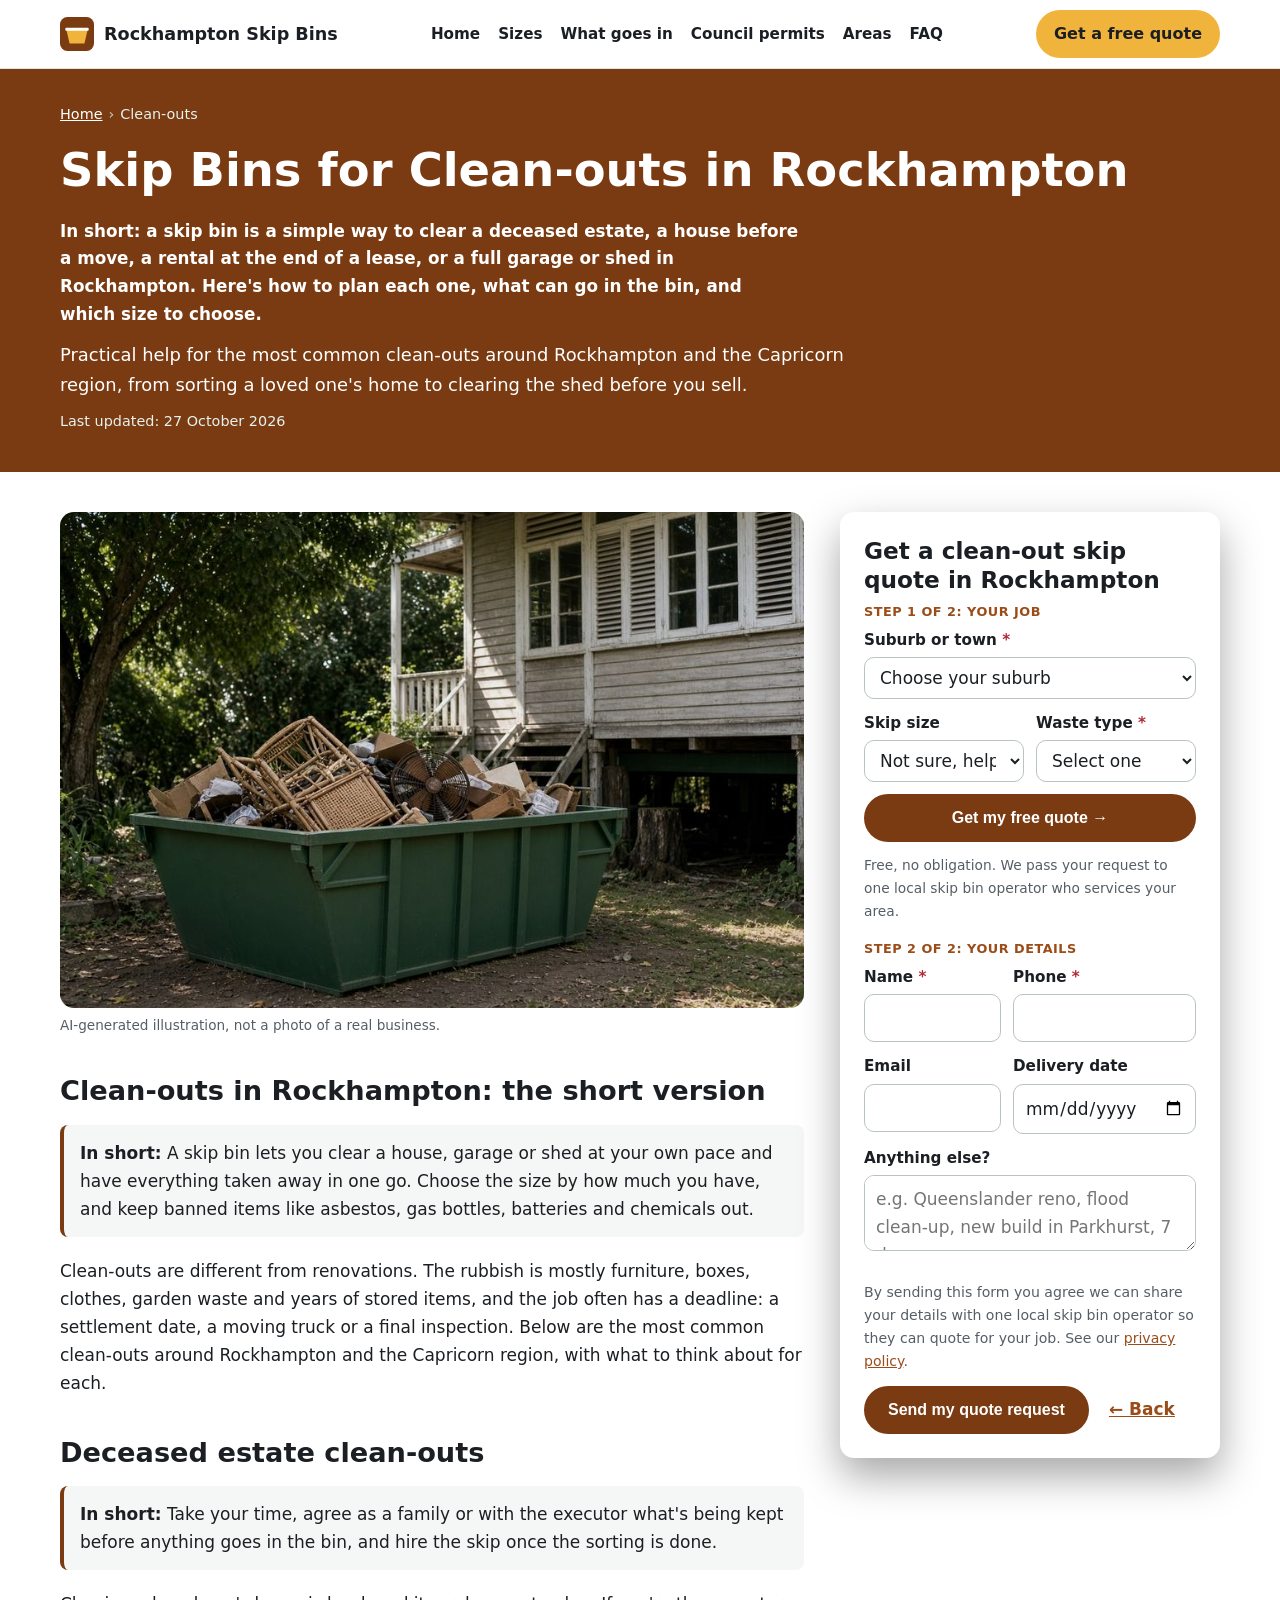
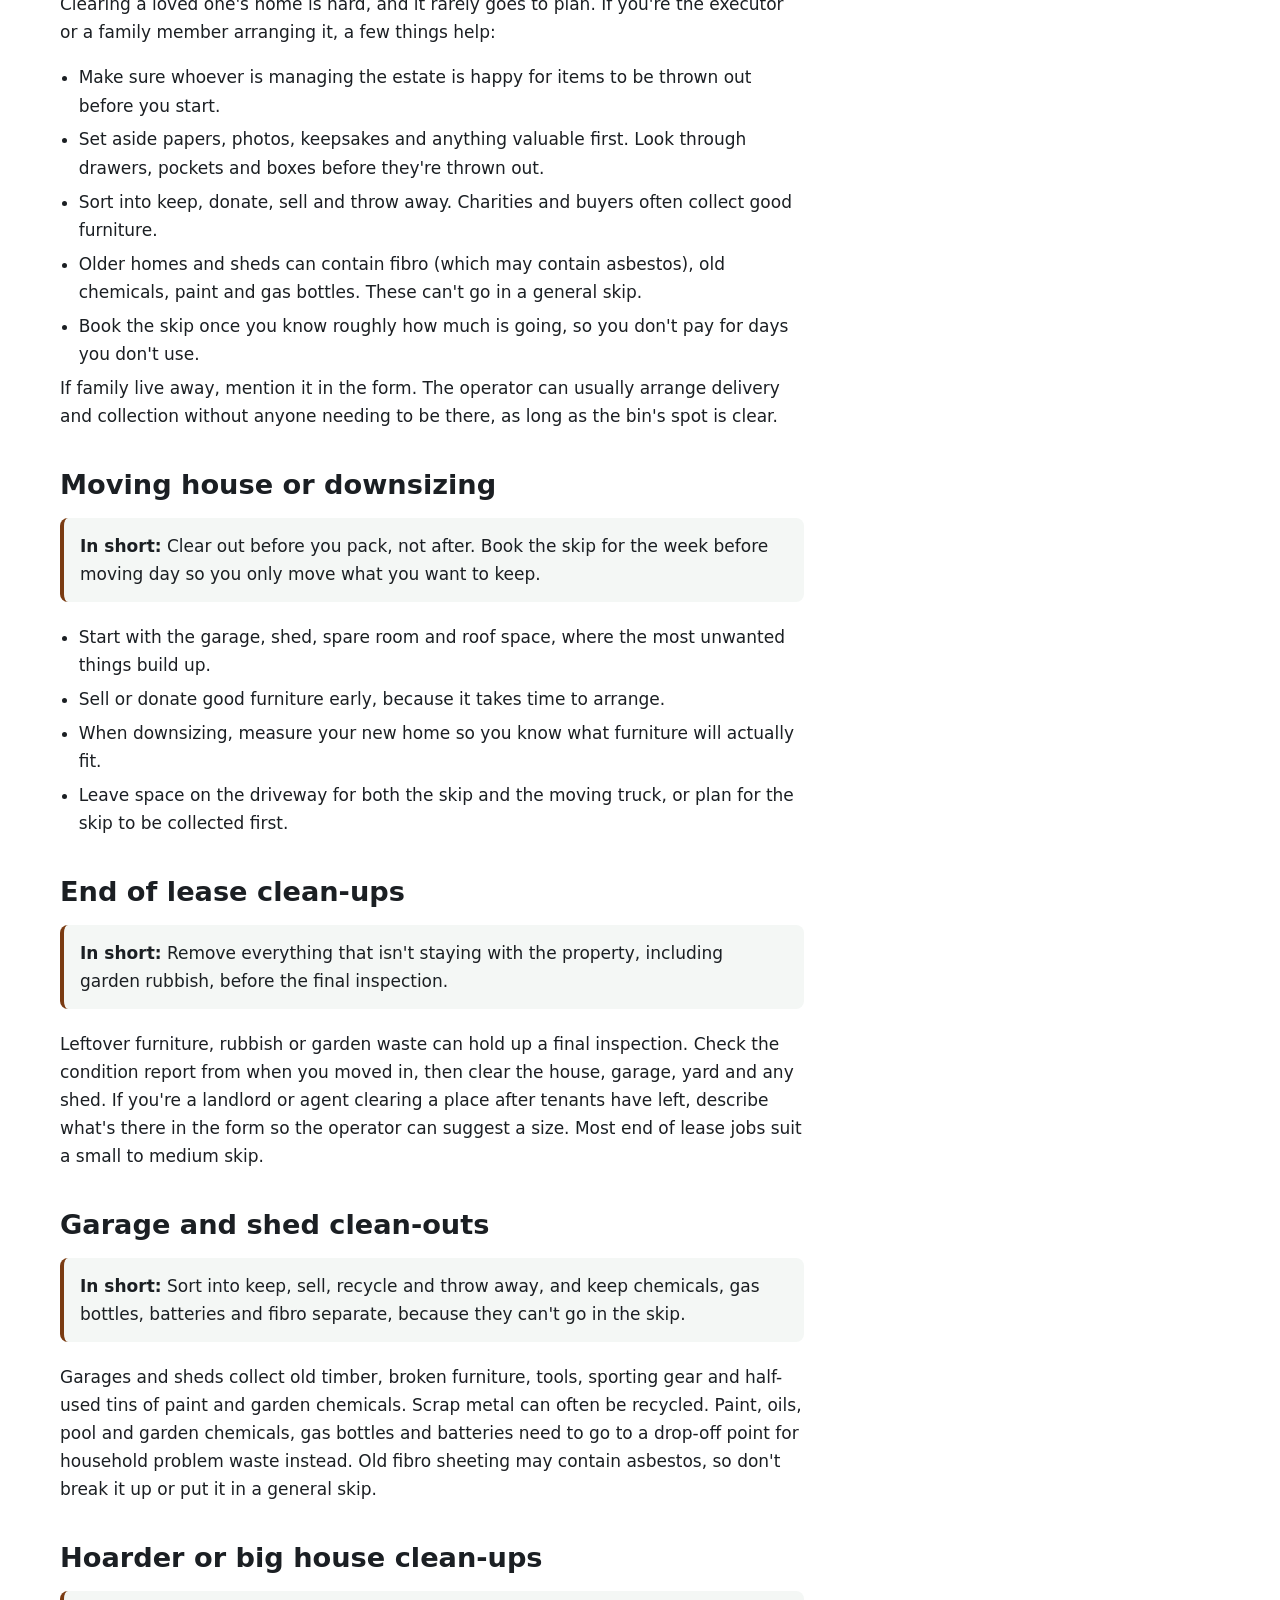
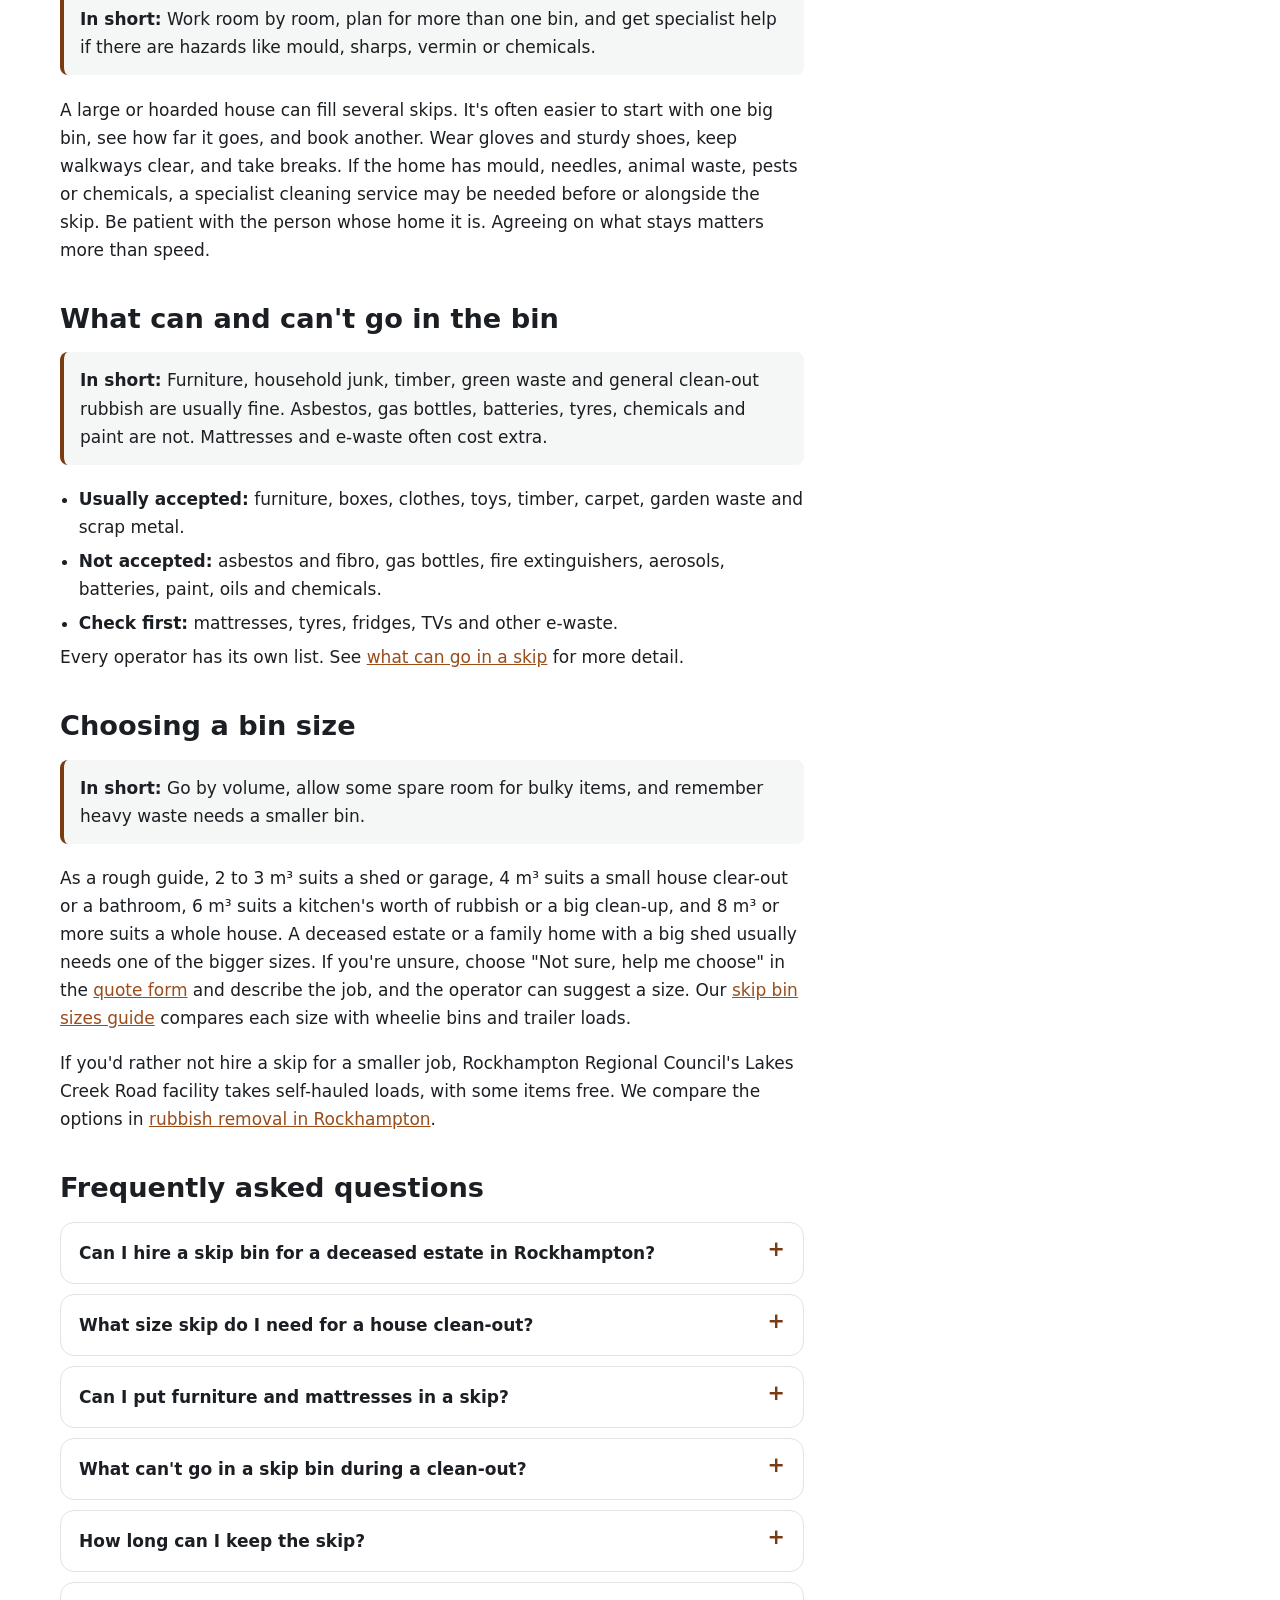
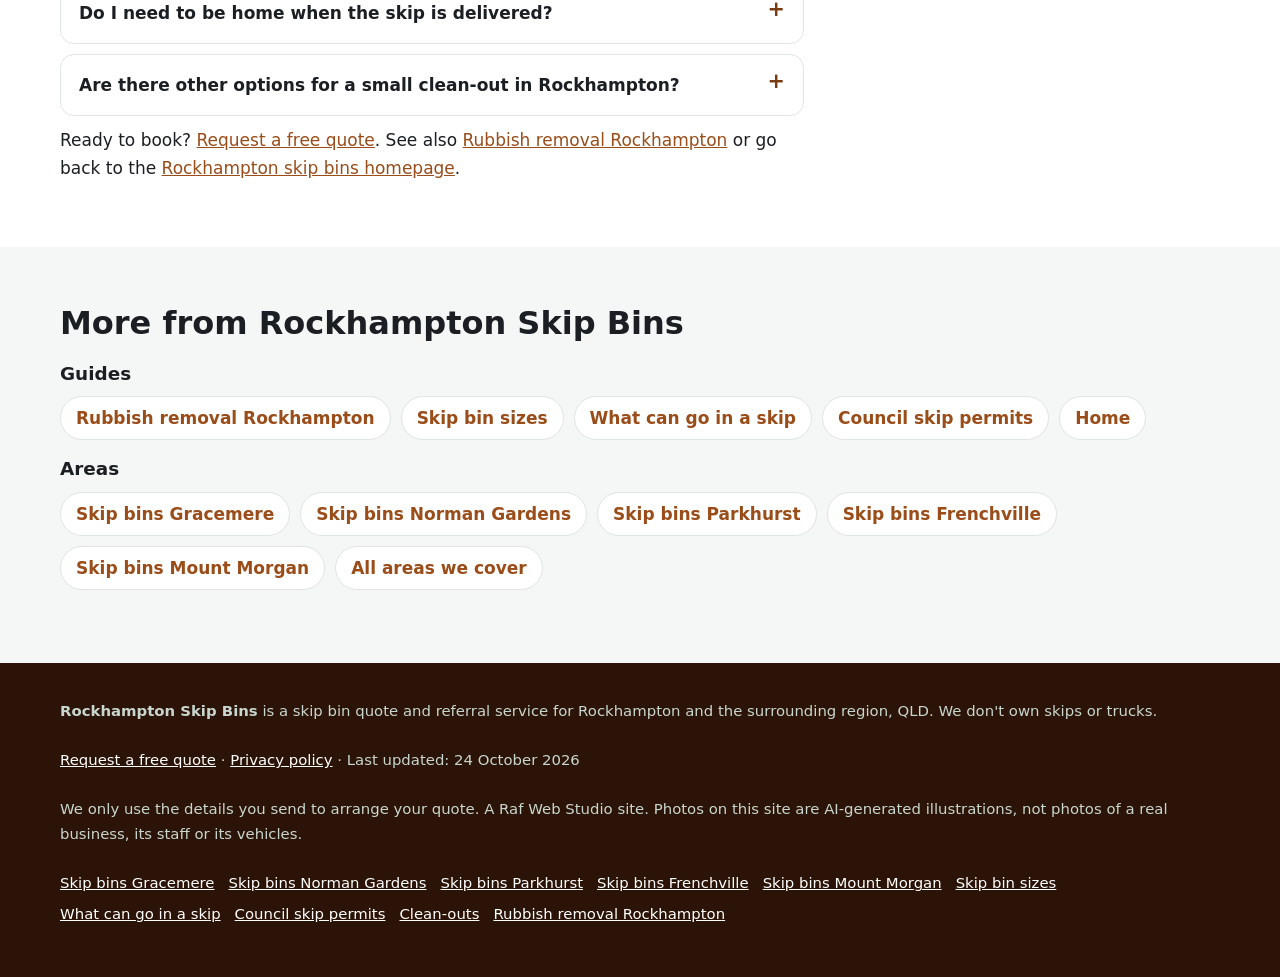
==== clean-outs/index.html @ cd8c9486 "SEO batch 3: add /clean-outs/ and /rubbish-removal-rockhampton/ guides (FAQ schema, quote form, site" ====
<!doctype html>
<html lang="en-AU">
<head>
<meta charset="utf-8">
<!-- Search Console verification meta tag goes here once the property is created -->
<meta name="viewport" content="width=device-width, initial-scale=1">
<title>Skip Bins for Clean-outs in Rockhampton | Deceased Estates, Moving &amp; Garages</title>
<meta name="description" content="Skip bins for clean-outs in Rockhampton: deceased estates, moving house, downsizing, end of lease, garages, sheds and big house clean-ups. Sizes, what goes in, and a free quote.">
<link rel="canonical" href="https://rockhamptonskipbins.com/clean-outs/">
<link rel="icon" href="/favicon.svg" type="image/svg+xml">
<meta name="theme-color" content="#7a3b12">
<meta property="og:type" content="article">
<meta property="og:locale" content="en_AU">
<meta property="og:site_name" content="Rockhampton Skip Bins">
<meta property="og:title" content="Skip Bins for Clean-outs in Rockhampton | Deceased Estates, Moving &amp; Garages">
<meta property="og:description" content="Skip bins for clean-outs in Rockhampton: deceased estates, moving house, downsizing, end of lease, garages, sheds and big house clean-ups. Sizes, what goes in, and a free quote.">
<meta property="og:url" content="https://rockhamptonskipbins.com/clean-outs/">
<meta property="og:image" content="https://rockhamptonskipbins.com/img/card-home.jpg">
<meta name="twitter:card" content="summary_large_image">
<script>document.documentElement.classList.add('js')</script>
<link rel="stylesheet" href="/styles.css">

<!-- Google tag (gtag.js) -->
<script async src="https://www.googletagmanager.com/gtag/js?id=G-1X8GPHE10D"></script>
<script>
  window.dataLayer = window.dataLayer || [];
  function gtag(){dataLayer.push(arguments);}
  gtag('js', new Date());
  gtag('config', 'G-1X8GPHE10D');
</script>

<script type="application/ld+json">
{
 "@context": "https://schema.org",
 "@type": "WebPage",
 "@id": "https://rockhamptonskipbins.com/clean-outs/#webpage",
 "url": "https://rockhamptonskipbins.com/clean-outs/",
 "name": "Skip Bins for Clean-outs in Rockhampton | Deceased Estates, Moving & Garages",
 "description": "Skip bins for clean-outs in Rockhampton: deceased estates, moving house, downsizing, end of lease, garages, sheds and big house clean-ups. Sizes, what goes in, and a free quote.",
 "inLanguage": "en-AU",
 "dateModified": "2026-10-27",
 "isPartOf": {
  "@id": "https://rockhamptonskipbins.com/#website"
 }
}
</script>
<script type="application/ld+json">
{
 "@context": "https://schema.org",
 "@type": "BreadcrumbList",
 "itemListElement": [
  {
   "@type": "ListItem",
   "position": 1,
   "name": "Home",
   "item": "https://rockhamptonskipbins.com/"
  },
  {
   "@type": "ListItem",
   "position": 2,
   "name": "Clean-outs",
   "item": "https://rockhamptonskipbins.com/clean-outs/"
  }
 ]
}
</script>
<script type="application/ld+json">
{
 "@context": "https://schema.org",
 "@type": "Service",
 "@id": "https://rockhamptonskipbins.com/clean-outs/#service",
 "name": "Skip bins for clean-outs in Rockhampton",
 "serviceType": "Skip bin hire",
 "description": "Skip bins for clean-outs in Rockhampton: deceased estates, moving house, downsizing, end of lease, garages, sheds and big house clean-ups. Sizes, what goes in, and a free quote.",
 "url": "https://rockhamptonskipbins.com/clean-outs/",
 "provider": {
  "@type": "Organization",
  "name": "Rockhampton Skip Bins",
  "url": "https://rockhamptonskipbins.com/"
 },
 "areaServed": [
  {
   "@type": "Place",
   "name": "Rockhampton, QLD"
  }
 ]
}
</script>
<script type="application/ld+json">
{
 "@context": "https://schema.org",
 "@type": "FAQPage",
 "mainEntity": [
  {
   "@type": "Question",
   "name": "Can I hire a skip bin for a deceased estate in Rockhampton?",
   "acceptedAnswer": {
    "@type": "Answer",
    "text": "Yes. A skip is a common way to clear a deceased estate. Agree with the executor or family what's being kept before anything goes in, and tell the operator if no one will be at the property for delivery or collection."
   }
  },
  {
   "@type": "Question",
   "name": "What size skip do I need for a house clean-out?",
   "acceptedAnswer": {
    "@type": "Answer",
    "text": "As a rough guide, 2 to 3 m³ suits a shed or garage, 4 m³ suits a small house clear-out or a bathroom, 6 m³ suits a kitchen's worth of rubbish or a big clean-up, and 8 m³ or more suits a whole house. A deceased estate or a family home with a big shed usually needs one of the bigger sizes."
   }
  },
  {
   "@type": "Question",
   "name": "Can I put furniture and mattresses in a skip?",
   "acceptedAnswer": {
    "@type": "Answer",
    "text": "Furniture is usually fine. Many operators accept mattresses for an extra fee, and some don't take them. List them in the quote form so the operator can confirm."
   }
  },
  {
   "@type": "Question",
   "name": "What can't go in a skip bin during a clean-out?",
   "acceptedAnswer": {
    "@type": "Answer",
    "text": "Asbestos and fibro, gas bottles, fire extinguishers, aerosols, batteries, tyres, paint, oils and chemicals. Fridges, TVs and other e-waste may be refused or cost extra."
   }
  },
  {
   "@type": "Question",
   "name": "How long can I keep the skip?",
   "acceptedAnswer": {
    "@type": "Answer",
    "text": "Hire periods differ between operators. Most include a set number of days and charge for extra days. Tell the operator your dates when you request a quote."
   }
  },
  {
   "@type": "Question",
   "name": "Do I need to be home when the skip is delivered?",
   "acceptedAnswer": {
    "@type": "Answer",
    "text": "Usually not, as long as the spot for the bin is clear and the operator knows exactly where to put it. Add delivery notes in the form."
   }
  },
  {
   "@type": "Question",
   "name": "Are there other options for a small clean-out in Rockhampton?",
   "acceptedAnswer": {
    "@type": "Answer",
    "text": "For a load or two, taking it to the Lakes Creek Road Waste Management Facility yourself may be enough, and some items are free for domestic customers. Our rubbish removal guide compares the options."
   }
  }
 ]
}
</script>
</head>
<body>
<a class="skip-link" href="#main">Skip to content</a>

<header class="site-header">
  <div class="wrap">
    <a class="brand" href="/" aria-label="Rockhampton Skip Bins home">
      <svg viewBox="0 0 64 64" aria-hidden="true"><rect width="64" height="64" rx="14" fill="#7a3b12"/><path d="M12 24h40l-6 26H18z" fill="#f0b43c"/><rect x="10" y="20" width="44" height="6" rx="2" fill="#fff"/></svg>
      Rockhampton Skip Bins
    </a>
    <nav class="nav" aria-label="Main">
      <a href="/">Home</a>
      <a href="/skip-bin-sizes/">Sizes</a>
      <a href="/what-can-go-in-a-skip/">What goes in</a>
      <a href="/skip-bin-council-permit/">Council permits</a>
      <a href="/#areas">Areas</a>
      <a href="/#faq">FAQ</a>
    </nav>
    <a class="btn btn-call header-call" href="#quote">Get a free quote</a>
  </div>
</header>

<main id="main">
<section class="page-hero" aria-labelledby="h1">
  <div class="wrap">
    <nav class="crumbs" aria-label="Breadcrumb"><ol><li><a href="https://rockhamptonskipbins.com/">Home</a></li><li aria-current="page">Clean-outs</li></ol></nav>
    <h1 id="h1">Skip Bins for Clean-outs in Rockhampton</h1>
    <p class="summary">In short: a skip bin is a simple way to clear a deceased estate, a house before a move, a rental at the end of a lease, or a full garage or shed in Rockhampton. Here&#x27;s how to plan each one, what can go in the bin, and which size to choose.</p>
    <p class="lead">Practical help for the most common clean-outs around Rockhampton and the Capricorn region, from sorting a loved one&#x27;s home to clearing the shed before you sell.</p>
    <p class="updated">Last updated: 27 October 2026</p>
  </div>
</section>
<div class="wrap page-grid">
  <article class="page-body">
<figure><img src="/img/card-home.jpg" width="900" height="600" style="aspect-ratio:3/2;object-fit:cover" alt="Illustration of a green skip bin with old cane chairs and a fan during a house clean-out" decoding="async"><figcaption>AI-generated illustration, not a photo of a real business.</figcaption></figure>
<h2>Clean-outs in Rockhampton: the short version</h2>
<p class="callout"><strong>In short:</strong> A skip bin lets you clear a house, garage or shed at your own pace and have everything taken away in one go. Choose the size by how much you have, and keep banned items like asbestos, gas bottles, batteries and chemicals out.</p><p>Clean-outs are different from renovations. The rubbish is mostly furniture, boxes, clothes, garden waste and years of stored items, and the job often has a deadline: a settlement date, a moving truck or a final inspection. Below are the most common clean-outs around Rockhampton and the Capricorn region, with what to think about for each.</p>
<h2>Deceased estate clean-outs</h2>
<p class="callout"><strong>In short:</strong> Take your time, agree as a family or with the executor what's being kept before anything goes in the bin, and hire the skip once the sorting is done.</p><p>Clearing a loved one's home is hard, and it rarely goes to plan. If you're the executor or a family member arranging it, a few things help:</p><ul class="clean"><li>Make sure whoever is managing the estate is happy for items to be thrown out before you start.</li><li>Set aside papers, photos, keepsakes and anything valuable first. Look through drawers, pockets and boxes before they're thrown out.</li><li>Sort into keep, donate, sell and throw away. Charities and buyers often collect good furniture.</li><li>Older homes and sheds can contain fibro (which may contain asbestos), old chemicals, paint and gas bottles. These can't go in a general skip.</li><li>Book the skip once you know roughly how much is going, so you don't pay for days you don't use.</li></ul><p>If family live away, mention it in the form. The operator can usually arrange delivery and collection without anyone needing to be there, as long as the bin's spot is clear.</p>
<h2>Moving house or downsizing</h2>
<p class="callout"><strong>In short:</strong> Clear out before you pack, not after. Book the skip for the week before moving day so you only move what you want to keep.</p><ul class="clean"><li>Start with the garage, shed, spare room and roof space, where the most unwanted things build up.</li><li>Sell or donate good furniture early, because it takes time to arrange.</li><li>When downsizing, measure your new home so you know what furniture will actually fit.</li><li>Leave space on the driveway for both the skip and the moving truck, or plan for the skip to be collected first.</li></ul>
<h2>End of lease clean-ups</h2>
<p class="callout"><strong>In short:</strong> Remove everything that isn't staying with the property, including garden rubbish, before the final inspection.</p><p>Leftover furniture, rubbish or garden waste can hold up a final inspection. Check the condition report from when you moved in, then clear the house, garage, yard and any shed. If you're a landlord or agent clearing a place after tenants have left, describe what's there in the form so the operator can suggest a size. Most end of lease jobs suit a small to medium skip.</p>
<h2>Garage and shed clean-outs</h2>
<p class="callout"><strong>In short:</strong> Sort into keep, sell, recycle and throw away, and keep chemicals, gas bottles, batteries and fibro separate, because they can't go in the skip.</p><p>Garages and sheds collect old timber, broken furniture, tools, sporting gear and half-used tins of paint and garden chemicals. Scrap metal can often be recycled. Paint, oils, pool and garden chemicals, gas bottles and batteries need to go to a drop-off point for household problem waste instead. Old fibro sheeting may contain asbestos, so don't break it up or put it in a general skip.</p>
<h2>Hoarder or big house clean-ups</h2>
<p class="callout"><strong>In short:</strong> Work room by room, plan for more than one bin, and get specialist help if there are hazards like mould, sharps, vermin or chemicals.</p><p>A large or hoarded house can fill several skips. It's often easier to start with one big bin, see how far it goes, and book another. Wear gloves and sturdy shoes, keep walkways clear, and take breaks. If the home has mould, needles, animal waste, pests or chemicals, a specialist cleaning service may be needed before or alongside the skip. Be patient with the person whose home it is. Agreeing on what stays matters more than speed.</p>
<h2>What can and can&#x27;t go in the bin</h2>
<p class="callout"><strong>In short:</strong> Furniture, household junk, timber, green waste and general clean-out rubbish are usually fine. Asbestos, gas bottles, batteries, tyres, chemicals and paint are not. Mattresses and e-waste often cost extra.</p><ul class="clean"><li><strong>Usually accepted:</strong> furniture, boxes, clothes, toys, timber, carpet, garden waste and scrap metal.</li><li><strong>Not accepted:</strong> asbestos and fibro, gas bottles, fire extinguishers, aerosols, batteries, paint, oils and chemicals.</li><li><strong>Check first:</strong> mattresses, tyres, fridges, TVs and other e-waste.</li></ul><p>Every operator has its own list. See <a href="/what-can-go-in-a-skip/">what can go in a skip</a> for more detail.</p>
<h2>Choosing a bin size</h2>
<p class="callout"><strong>In short:</strong> Go by volume, allow some spare room for bulky items, and remember heavy waste needs a smaller bin.</p><p>As a rough guide, 2 to 3 m³ suits a shed or garage, 4 m³ suits a small house clear-out or a bathroom, 6 m³ suits a kitchen's worth of rubbish or a big clean-up, and 8 m³ or more suits a whole house. A deceased estate or a family home with a big shed usually needs one of the bigger sizes. If you're unsure, choose "Not sure, help me choose" in the <a href="#quote">quote form</a> and describe the job, and the operator can suggest a size. Our <a href="/skip-bin-sizes/">skip bin sizes guide</a> compares each size with wheelie bins and trailer loads.</p><p>If you'd rather not hire a skip for a smaller job, Rockhampton Regional Council's Lakes Creek Road facility takes self-hauled loads, with some items free. We compare the options in <a href="/rubbish-removal-rockhampton/">rubbish removal in Rockhampton</a>.</p>
<h2 id="faq-h">Frequently asked questions</h2>
<details><summary>Can I hire a skip bin for a deceased estate in Rockhampton?</summary><p>Yes. A skip is a common way to clear a deceased estate. Agree with the executor or family what&#x27;s being kept before anything goes in, and tell the operator if no one will be at the property for delivery or collection.</p></details><details><summary>What size skip do I need for a house clean-out?</summary><p>As a rough guide, 2 to 3 m³ suits a shed or garage, 4 m³ suits a small house clear-out or a bathroom, 6 m³ suits a kitchen&#x27;s worth of rubbish or a big clean-up, and 8 m³ or more suits a whole house. A deceased estate or a family home with a big shed usually needs one of the bigger sizes.</p></details><details><summary>Can I put furniture and mattresses in a skip?</summary><p>Furniture is usually fine. Many operators accept mattresses for an extra fee, and some don&#x27;t take them. List them in the quote form so the operator can confirm.</p></details><details><summary>What can&#x27;t go in a skip bin during a clean-out?</summary><p>Asbestos and fibro, gas bottles, fire extinguishers, aerosols, batteries, tyres, paint, oils and chemicals. Fridges, TVs and other e-waste may be refused or cost extra.</p></details><details><summary>How long can I keep the skip?</summary><p>Hire periods differ between operators. Most include a set number of days and charge for extra days. Tell the operator your dates when you request a quote.</p></details><details><summary>Do I need to be home when the skip is delivered?</summary><p>Usually not, as long as the spot for the bin is clear and the operator knows exactly where to put it. Add delivery notes in the form.</p></details><details><summary>Are there other options for a small clean-out in Rockhampton?</summary><p>For a load or two, taking it to the Lakes Creek Road Waste Management Facility yourself may be enough, and some items are free for domestic customers. Our rubbish removal guide compares the options.</p></details>
<p>Ready to book? <a href="#quote">Request a free quote</a>. See also <a href="/rubbish-removal-rockhampton/">Rubbish removal Rockhampton</a> or go back to the <a href="/">Rockhampton skip bins homepage</a>.</p>

  </article>
  <aside class="page-aside">
    <div class="hero-form-card" id="quote">
      <h2 id="quote-h">Get a clean-out skip quote in Rockhampton</h2>
      <form class="quote-form two-step" id="quote-form" action="https://formsubmit.co/quotes@rockhamptonskipbins.com" method="post" novalidate>
        <input type="hidden" name="_subject" value="New quote request – rockhamptonskipbins.com">
        <input type="hidden" name="_captcha" value="true">
        <input type="hidden" name="_template" value="table">
        <input type="hidden" name="_next" value="https://rockhamptonskipbins.com/thanks.html">
        <input type="text" name="_honey" style="display:none" tabindex="-1" autocomplete="off" aria-hidden="true">
        <input type="hidden" name="source" value="rockhamptonskipbins.com">
        <input type="hidden" name="page" value="/clean-outs/">
        <fieldset class="step step-1">
          <legend class="step-label">Step 1 of 2: your job</legend>
          <div class="full"><label for="suburb">Suburb or town <span class="req" aria-hidden="true">*</span></label>
            <select id="suburb" name="suburb" required><option value="">Choose your suburb</option><option>Rockhampton City</option><option>Allenstown</option><option>Wandal</option><option>West Rockhampton</option><option>The Range</option><option>Depot Hill</option><option>Park Avenue</option><option>Berserker</option><option>Frenchville</option><option>Koongal</option><option>Lakes Creek</option><option>Kawana</option><option>Norman Gardens</option><option>Parkhurst</option><option>Gracemere</option><option>Bouldercombe</option><option>Alton Downs</option><option>Mount Morgan</option><option value="Other">Other (tell us below)</option></select></div>
          <div class="full other-wrap"><label for="suburb_other">Other suburb or town</label><input id="suburb_other" name="suburb_other" type="text" autocomplete="address-level2"></div>
          <div><label for="size">Skip size</label>
            <select id="size" name="skip_size"><option value="Not sure">Not sure, help me choose</option><option>Skip bag (about 1 m³)</option><option>2 m³</option><option>3 m³</option><option>4 m³</option><option>6 m³</option><option>8 m³</option><option>9 m³</option><option>10–12 m³</option><option>Larger / hook-lift</option></select></div>
          <div><label for="waste">Waste type <span class="req" aria-hidden="true">*</span></label>
            <select id="waste" name="waste_type" required><option value="">Select one</option><option>General household</option><option>Green waste</option><option>Mixed renovation / building</option><option>Soil, concrete or bricks</option><option>Mixed, not sure</option><option>May contain asbestos</option></select></div>
          <div class="full js-only"><button class="btn btn-primary btn-block" type="button" id="to-step-2">Get my free quote →</button></div>
          <p class="microcopy full">Free, no obligation. We pass your request to one local skip bin operator who services your area.</p>
          <p class="form-error full" id="step1-error" role="alert" hidden>Please choose your suburb and waste type.</p>
        </fieldset>
        <fieldset class="step step-2" id="step-2">
          <legend class="step-label">Step 2 of 2: your details</legend>
          <div><label for="name">Name <span class="req" aria-hidden="true">*</span></label><input id="name" name="name" type="text" autocomplete="name" required></div>
          <div><label for="phone">Phone <span class="req" aria-hidden="true">*</span></label><input id="phone" name="phone" type="tel" autocomplete="tel" inputmode="tel" required></div>
          <div><label for="email">Email</label><input id="email" name="email" type="email" autocomplete="email"></div>
          <div><label for="date">Delivery date</label><input id="date" name="preferred_date" type="date"></div>
          <div class="full"><label for="message">Anything else?</label><textarea id="message" name="message" rows="2" placeholder="e.g. Queenslander reno, flood clean-up, new build in Parkhurst, 7 days"></textarea></div>
          <p class="consent full">By sending this form you agree we can share your details with one local skip bin operator so they can quote for your job. See our <a href="/privacy.html">privacy policy</a>.</p>
          <div class="full step2-actions"><button class="btn btn-primary" type="submit">Send my quote request</button><button class="btn-link js-only" type="button" id="back-1">← Back</button></div>
        </fieldset>
      </form>
    </div>
  </aside>
</div>
<section class="alt" aria-labelledby="more-h">
  <div class="wrap">
    <h2 id="more-h">More from Rockhampton Skip Bins</h2>
    <h3>Guides</h3>
    <ul class="link-list"><li><a href="/rubbish-removal-rockhampton/">Rubbish removal Rockhampton</a></li><li><a href="/skip-bin-sizes/">Skip bin sizes</a></li><li><a href="/what-can-go-in-a-skip/">What can go in a skip</a></li><li><a href="/skip-bin-council-permit/">Council skip permits</a></li><li><a href="/">Home</a></li></ul>
    <h3>Areas</h3>
    <ul class="link-list"><li><a href="/skip-bins-gracemere/">Skip bins Gracemere</a></li><li><a href="/skip-bins-norman-gardens/">Skip bins Norman Gardens</a></li><li><a href="/skip-bins-parkhurst/">Skip bins Parkhurst</a></li><li><a href="/skip-bins-frenchville/">Skip bins Frenchville</a></li><li><a href="/skip-bins-mount-morgan/">Skip bins Mount Morgan</a></li><li><a href="/#areas">All areas we cover</a></li></ul>
  </div>
</section>
</main>

<footer class="site-footer">
  <div class="wrap">
    <p><strong>Rockhampton Skip Bins</strong> is a skip bin quote and referral service for Rockhampton and the surrounding region, QLD. We don't own skips or trucks.</p>
    <p><a href="#quote">Request a free quote</a> · <a href="/privacy.html">Privacy policy</a> · Last updated: 24 October 2026</p>
    <p>We only use the details you send to arrange your quote. A Raf Web Studio site. Photos on this site are AI-generated illustrations, not photos of a real business, its staff or its vehicles.</p>
    <p class="footer-links"><a href="/skip-bins-gracemere/">Skip bins Gracemere</a> <a href="/skip-bins-norman-gardens/">Skip bins Norman Gardens</a> <a href="/skip-bins-parkhurst/">Skip bins Parkhurst</a> <a href="/skip-bins-frenchville/">Skip bins Frenchville</a> <a href="/skip-bins-mount-morgan/">Skip bins Mount Morgan</a> <a href="/skip-bin-sizes/">Skip bin sizes</a> <a href="/what-can-go-in-a-skip/">What can go in a skip</a> <a href="/skip-bin-council-permit/">Council skip permits</a> <a href="/clean-outs/">Clean-outs</a> <a href="/rubbish-removal-rockhampton/">Rubbish removal Rockhampton</a></p>
  </div>
</footer>

<div class="mobile-call" aria-label="Quick contact">
  <a class="btn btn-call" href="#quote">Get a free quote</a>
</div>
<script src="/form.js" defer></script>
</body>
</html>
---- styles.css ----
:root{
  --green:#7a3b12;--green-2:#9a4c19;--yellow:#f0b43c;--ink:#1b1f23;--muted:#555e66;
  --bg:#ffffff;--soft:#f4f7f5;--line:#dfe5e1;--radius:14px;--max:1200px;
}
*{box-sizing:border-box}
html{scroll-behavior:smooth}
body{margin:0;font-family:system-ui,-apple-system,"Segoe UI",Roboto,Arial,sans-serif;color:var(--ink);background:var(--bg);line-height:1.65;font-size:17px;padding-bottom:72px}
@media(min-width:800px){body{padding-bottom:0}}
img,svg{max-width:100%}
a{color:var(--green-2)}
a:focus-visible,button:focus-visible,input:focus-visible,select:focus-visible,textarea:focus-visible{outline:3px solid var(--yellow);outline-offset:2px}
.wrap{max-width:var(--max);margin:0 auto;padding:0 20px}
.skip-link{position:absolute;left:-999px;top:0;background:#fff;padding:8px 12px;z-index:100}
.skip-link:focus{left:8px}
h1,h2,h3{line-height:1.25;margin:0 0 .6em}
h1{font-size:clamp(1.9rem,4.5vw,2.9rem)}
h2{font-size:clamp(1.5rem,3vw,2rem);margin-top:0}
h3{font-size:1.15rem}
p{margin:0 0 1em}

/* header */
.site-header{background:#fff;border-bottom:1px solid var(--line);position:sticky;top:0;z-index:50}
.site-header .wrap{display:flex;align-items:center;justify-content:space-between;gap:16px;padding-top:10px;padding-bottom:10px}
.brand{display:flex;align-items:center;gap:10px;font-weight:800;color:var(--ink);text-decoration:none;font-size:1.1rem}
.brand svg{width:34px;height:34px}
.nav{display:none;gap:18px}
.nav a{color:var(--ink);text-decoration:none;font-weight:600;font-size:.95rem}
.nav a:hover{color:var(--green-2)}
@media(min-width:900px){.nav{display:flex}}

/* buttons */
.btn{display:inline-flex;align-items:center;justify-content:center;gap:8px;font-weight:700;border-radius:999px;padding:13px 22px;text-decoration:none;border:2px solid transparent;cursor:pointer;font-size:1rem}
.btn svg{width:20px;height:20px}
.btn-call{background:var(--yellow);color:#1b1f23}
.btn-call:hover{background:#f0b43c}
.btn-ghost{background:transparent;color:#fff;border-color:rgba(255,255,255,.7)}
.btn-ghost:hover{background:rgba(255,255,255,.12)}
.btn-primary{background:var(--green);color:#fff}
.btn-primary:hover{background:var(--green-2)}
.header-call{display:none}
@media(min-width:600px){.header-call{display:inline-flex;padding:9px 16px}}

/* hero */
.hero{background:linear-gradient(135deg,#7a3b12 0%,#9a4c19 60%,#9a4c19 100%);color:#fff;padding:48px 0 56px}
.hero .wrap{display:grid;gap:32px}
@media(min-width:900px){.hero .wrap{grid-template-columns:1.15fr .85fr;align-items:center}}
.hero p.lead{font-size:1.15rem;color:#e6f2ec;max-width:38em}
.hero .ctas{display:flex;flex-wrap:wrap;gap:12px;margin:22px 0 18px}
.ticks{list-style:none;padding:0;margin:0;display:grid;gap:6px;color:#e6f2ec}
.ticks li{display:flex;gap:8px;align-items:flex-start}
.ticks svg{flex:0 0 20px;width:20px;height:20px;margin-top:3px}
.hero-card{background:#fff;color:var(--ink);border-radius:var(--radius);padding:22px;box-shadow:0 12px 30px rgba(0,0,0,.18)}
.hero-card h2{font-size:1.25rem}
.hero-card ol{margin:0;padding-left:1.2em}
.hero-card li{margin-bottom:.5em}

/* sections */
section{padding:56px 0}
section.alt{background:var(--soft)}
.intro{max-width:46em}
.grid{display:grid;gap:18px}
@media(min-width:700px){.grid-2{grid-template-columns:1fr 1fr}.grid-3{grid-template-columns:repeat(3,1fr)}}
.card{background:#fff;border:1px solid var(--line);border-radius:var(--radius);padding:20px}
.card .size{display:inline-block;background:var(--green);color:#fff;font-weight:800;border-radius:8px;padding:3px 10px;margin-bottom:8px}
.icon{width:36px;height:36px;color:var(--green);margin-bottom:6px}

table{width:100%;border-collapse:collapse;background:#fff;border-radius:var(--radius);overflow:hidden;border:1px solid var(--line)}
caption{text-align:left;font-weight:700;padding:0 0 10px}
th,td{padding:12px 14px;text-align:left;border-bottom:1px solid var(--line);vertical-align:top}
th{background:#e9f1ec;font-size:.95rem}
.table-scroll{overflow-x:auto}
.note{font-size:.93rem;color:var(--muted)}
.yes h3{color:var(--green)}
.no h3{color:#b02a37}
ul.clean{padding-left:1.1em;margin:0}
ul.clean li{margin-bottom:.35em}

.areas{display:flex;flex-wrap:wrap;gap:8px;list-style:none;padding:0;margin:0 0 1em}
.areas li{background:#fff;border:1px solid var(--line);border-radius:999px;padding:6px 14px;font-size:.95rem}

/* faq */
details{background:#fff;border:1px solid var(--line);border-radius:var(--radius);padding:4px 18px;margin-bottom:10px}
summary{cursor:pointer;font-weight:700;padding:12px 0;list-style:none}
summary::-webkit-details-marker{display:none}
summary::after{content:"+";float:right;font-size:1.3rem;line-height:1;color:var(--green)}
details[open] summary::after{content:"–"}

/* form */
.quote{background:var(--green);color:#fff}
.quote .wrap{display:grid;gap:28px}
@media(min-width:900px){.quote .wrap{grid-template-columns:.8fr 1.2fr}}
.quote p{color:#e6f2ec}
form.quote-form{background:#fff;color:var(--ink);border-radius:var(--radius);padding:22px;display:grid;gap:14px}
@media(min-width:600px){form.quote-form{grid-template-columns:1fr 1fr}.full{grid-column:1/-1}}
label{display:block;font-weight:600;font-size:.95rem;margin-bottom:4px}
input,select,textarea{width:100%;font:inherit;padding:11px 12px;border:1.5px solid #b8c4bd;border-radius:10px;background:#fff;color:var(--ink)}
textarea{min-height:110px;resize:vertical}
.req{color:#b02a37}
.consent{font-size:.88rem;color:var(--muted)}

/* footer */
.site-footer{background:#2b1407;color:#c9d6cf;padding:36px 0;font-size:.93rem}
.site-footer a{color:#fff}
.site-footer .wrap{display:grid;gap:10px}

/* sticky mobile call bar */
.mobile-call{position:fixed;left:0;right:0;bottom:0;z-index:60;display:flex;gap:8px;padding:10px 12px;background:#fff;border-top:1px solid var(--line);box-shadow:0 -6px 18px rgba(0,0,0,.08)}
.mobile-call .btn{flex:1;padding:12px 10px}
@media(min-width:800px){.mobile-call{display:none}}

.legal{max-width:46em;padding:40px 20px 60px;margin:0 auto}
.legal h1{font-size:2rem}

/* images */
.about-grid{display:grid;gap:28px;align-items:center}
@media(min-width:900px){.about-grid{grid-template-columns:1.2fr .8fr}}
figure{margin:0}
.photo img{width:100%;height:auto;display:block;border-radius:var(--radius)}
.photo figcaption,.size-figs figcaption{font-size:.85rem;color:var(--muted);margin-top:6px}
.local-photo{max-width:720px;margin-top:8px}
.size-figs{display:grid;gap:14px;margin:6px 0 10px;grid-template-columns:1fr}
@media(min-width:600px){.size-figs{grid-template-columns:1fr 1fr}}
.size-figs img{width:100%;height:auto;display:block;border-radius:10px;border:1px solid var(--line);background:#f4f7f5}
.size-figs figcaption{font-weight:700;color:var(--ink)}
.credits{font-size:.8rem;color:#9fb3a8}

/* banner hero */
.hero{position:relative;overflow:hidden;background:#2b1407;padding:56px 0 64px}
.hero-bg,.hero-bg img{position:absolute;inset:0;width:100%;height:100%}
.hero-bg img{object-fit:cover;object-position:center 40%;filter:brightness(1.08)}
.hero::before{content:"";position:absolute;inset:0;z-index:1;background:linear-gradient(90deg,rgba(8,24,16,.58) 0%,rgba(8,24,16,.36) 45%,rgba(8,24,16,.14) 100%)}
.hero .wrap.hero-grid{position:relative;z-index:2;display:grid;gap:32px;align-items:center}
@media(min-width:960px){.hero .wrap.hero-grid{grid-template-columns:1.05fr .95fr;gap:48px}.hero{padding:72px 0 80px}}
.hero h1{text-shadow:0 2px 4px rgba(0,0,0,.45),0 4px 22px rgba(0,0,0,.45)}
.hero .lead,.hero .updated{text-shadow:0 1px 3px rgba(0,0,0,.6)}
.hero-copy .ticks{margin:6px 0 20px}
.hero-copy .ctas{margin:0}
.hero-form-card{background:#fff;color:var(--ink);border-radius:var(--radius);padding:24px;box-shadow:0 18px 40px rgba(0,0,0,.35);scroll-margin-top:80px}
.hero-form-card h2{font-size:1.45rem;margin-bottom:.3em}
.hero-form-card .form-intro{color:var(--muted);font-size:.95rem;margin-bottom:12px}
.hero-form-card form.quote-form{padding:0;box-shadow:none;border-radius:0;gap:12px}
.hero-form-card input,.hero-form-card select,.hero-form-card textarea{padding:9px 11px}
.hero-form-card textarea{min-height:72px}
.hero-form-card .consent{margin:10px 0 0}
.photo-credit{position:absolute;right:10px;bottom:6px;z-index:2;margin:0;font-size:.72rem;color:rgba(255,255,255,.8)}
.photo-credit a{color:#fff}
.how-card{background:#fff;color:var(--ink);border-radius:var(--radius);padding:22px}
.how-card ol{margin:0;padding-left:1.2em}.how-card li{margin-bottom:.5em}

/* v2 */
.hero .lead{color:#fff}
.updated{font-size:.85rem;color:#e6f2ec;margin:14px 0 0}
.updated-dark{font-size:.9rem;color:var(--muted);font-weight:600;margin-top:-.4em}
fieldset{border:0;margin:0;padding:0;min-width:0}
.step{display:grid;gap:12px;grid-template-columns:1fr}
@media(min-width:600px){.step{grid-template-columns:1fr 1fr}}
.step-label{font-size:.8rem;font-weight:700;text-transform:uppercase;letter-spacing:.04em;color:var(--green-2);margin-bottom:6px;padding:0}
.step-2{margin-top:16px}
.js .is-step-1 .step-2{display:none}
.js .is-step-2 .step-1{display:none}
.js .is-step-2 .step-2{margin-top:0}
.js-only{display:none}
.js .js-only{display:block}
.js .step2-actions .js-only{display:inline-block}
.other-wrap{display:none}.other-wrap.show{display:block}
html:not(.js) .other-wrap{display:block}
.btn-block{width:100%}
.btn-link{background:none;border:0;color:var(--green-2);font:inherit;font-weight:600;cursor:pointer;margin-left:14px;text-decoration:underline}
.microcopy{font-size:.86rem;color:var(--muted);margin:0}
.form-error{color:#b02a37;font-weight:600;font-size:.9rem;margin:0}
[aria-invalid="true"]{border-color:#b02a37}
.hero-form-card .quote-form{display:block}
.trust{background:#2b1407;color:#e6f2ec;padding:16px 0}
.trust-list{list-style:none;margin:0 auto;display:grid;gap:10px 24px;grid-template-columns:1fr}
@media(min-width:700px){.trust-list{grid-template-columns:1fr 1fr}}
@media(min-width:1000px){.trust-list{grid-template-columns:repeat(4,1fr)}}
.trust-list li{display:flex;gap:8px;align-items:flex-start;font-size:.95rem}
.trust-list svg{flex:0 0 20px;width:20px;height:20px;color:var(--yellow);margin-top:3px}
.trust-list strong{color:#fff}
ol.steps{list-style:none;padding:0;margin:0 0 16px}
.step-num{display:inline-grid;place-items:center;width:34px;height:34px;border-radius:50%;background:var(--yellow);color:#1b1f23;font-weight:800;margin-bottom:8px}
.equiv{font-weight:700;color:var(--green-2);margin:-.2em 0 .5em}
.price-table td{white-space:nowrap}
.area-groups{display:grid;gap:8px 28px;margin-bottom:12px}
@media(min-width:800px){.area-groups{grid-template-columns:1fr 1fr}}
.area-group h3{font-size:1rem;margin:10px 0 8px}
/* photo cards */
.photo-cards{display:grid;gap:20px;grid-template-columns:1fr;margin:10px 0 28px}
@media(min-width:620px){.photo-cards{grid-template-columns:1fr 1fr}}
@media(min-width:1000px){.photo-cards{grid-template-columns:repeat(4,1fr)}}
.photo-card{position:relative;display:flex;flex-direction:column;background:#fff;border:1px solid var(--line);border-radius:var(--radius);overflow:hidden;text-decoration:none;color:var(--ink);box-shadow:0 6px 18px rgba(0,0,0,.06);transition:transform .15s,box-shadow .15s}
.photo-card:hover{transform:translateY(-2px);box-shadow:0 10px 24px rgba(0,0,0,.1)}
.pc-img{display:block;aspect-ratio:4/3;overflow:hidden;background:#f4f7f5}
.pc-img img{width:100%;height:100%;object-fit:cover;display:block}
.pc-svg img{object-fit:contain;padding:12px}
.pc-icon{position:absolute;left:18px;top:-26px;width:52px;height:52px;border-radius:50%;background:var(--yellow);color:#2b1407;display:grid;place-items:center;border:4px solid #fff;box-shadow:0 4px 10px rgba(0,0,0,.15)}
.pc-icon svg{width:24px;height:24px}
.pc-body{position:relative;display:block;padding:34px 18px 18px}
.pc-title{display:block;font-size:1.1rem;margin-bottom:6px}
.pc-text{display:block;font-size:.95rem;color:var(--muted)}
.more-jobs h3{margin-bottom:.4em}
/* truck band */
.band-wrap{padding:8px 0 48px}
.truck-band{position:relative;border-radius:var(--radius);overflow:hidden;min-height:260px;display:flex;align-items:flex-end}
.truck-band img{position:absolute;inset:0;width:100%;height:100%;object-fit:cover;object-position:center 60%}
.truck-band::after{content:"";position:absolute;inset:0;background:linear-gradient(90deg,rgba(8,24,16,.72) 0%,rgba(8,24,16,.35) 55%,rgba(8,24,16,0) 100%)}
.band-text{position:relative;z-index:1;padding:28px;max-width:560px}
.band-line{color:#fff;font-size:clamp(1.4rem,3vw,2rem);font-weight:800;line-height:1.2;margin:0 0 16px;text-shadow:0 2px 8px rgba(0,0,0,.4)}
@media(min-width:900px){.truck-band{min-height:420px;align-items:center}.band-text{padding:44px}}
.closing-inner{display:grid;gap:12px;align-items:center}
@media(min-width:900px){.quote .wrap.closing-inner{grid-template-columns:1fr auto}}
.closing-grid{display:grid;gap:28px;align-items:center}
@media(min-width:900px){.quote .wrap.closing-grid{grid-template-columns:.9fr 1.1fr}}
.closing-photo img{width:100%;height:auto;display:block;border-radius:var(--radius);box-shadow:0 12px 30px rgba(0,0,0,.25)}

/* How it works step photos */
.step-card{padding:0;overflow:hidden;display:flex;flex-direction:column}
.step-img{display:block;aspect-ratio:3/2;background:#e9efe9}
.step-img img{display:block;width:100%;height:100%;object-fit:cover;border-radius:var(--radius) var(--radius) 0 0}
.step-body{position:relative;padding:30px 20px 20px}
.step-card .step-num{position:absolute;top:-21px;left:20px;width:42px;height:42px;margin:0;font-size:1.1rem;border:3px solid #fff;box-shadow:0 2px 6px rgba(0,0,0,.18)}
.step-card h3{margin-top:0}

/* seo-pages-v1 */
.page-hero{background:var(--green);color:#fff;padding:34px 0 38px}
.page-hero h1{color:#fff;margin-bottom:.4em}
.page-hero .lead{color:#fff;font-size:1.12rem;max-width:44em;margin-bottom:.6em}
.page-hero .updated{color:#e6f2ec;font-size:.9rem;margin:0}
.crumbs{font-size:.9rem;margin-bottom:14px;color:#e6f2ec}
.crumbs ol{list-style:none;padding:0;margin:0;display:flex;flex-wrap:wrap;gap:6px}
.crumbs li+li::before{content:"›";margin-right:6px;opacity:.8}
.crumbs a{color:#fff}
.page-grid{display:grid;gap:36px;padding-top:40px;padding-bottom:48px}
@media(min-width:960px){.page-grid{grid-template-columns:minmax(0,1fr) 380px;align-items:start}.page-aside{position:sticky;top:84px}}
.page-body h2{margin-top:1.4em;font-size:clamp(1.3rem,2.6vw,1.7rem)}
.page-body h2:first-child{margin-top:0}
.page-body figure{margin:0 0 1.4em}
.page-body figure img{width:100%;height:auto;border-radius:var(--radius);display:block}
.page-body figcaption{font-size:.85rem;color:var(--muted);margin-top:6px}
.page-body table{width:100%;border-collapse:collapse;margin:0 0 1.2em}
.page-body th,.page-body td{border:1px solid var(--line);padding:8px 10px;text-align:left;vertical-align:top}
.page-body .callout{background:var(--soft);border-left:4px solid var(--green);padding:14px 16px;border-radius:8px;margin:0 0 1.2em}
.page-body .sources{font-size:.88rem;color:var(--muted)}
.link-list{display:flex;flex-wrap:wrap;gap:10px;list-style:none;padding:0;margin:0 0 1em}
.link-list a{display:inline-block;background:#fff;border:1px solid var(--line);border-radius:999px;padding:7px 15px;text-decoration:none;font-weight:600}
.link-list a:hover{border-color:var(--green)}
.areas a{text-decoration:none;font-weight:600}
.guide-cards{display:grid;gap:16px}
@media(min-width:700px){.guide-cards{grid-template-columns:repeat(3,1fr)}}
.guide-cards a{display:block;background:#fff;border:1px solid var(--line);border-radius:var(--radius);padding:18px;text-decoration:none;color:var(--ink)}
.guide-cards a strong{display:block;color:var(--green-2);font-size:1.08rem;margin-bottom:4px}
.guide-cards a:hover{border-color:var(--green)}
.footer-links{display:flex;flex-wrap:wrap;gap:6px 14px}

/* site-specific */
.photo-note{font-size:.8rem;color:var(--muted);margin-top:8px}
.disclaimer{background:#fff8e6;border:1px solid #f0d58a;border-radius:var(--radius);padding:16px 18px;font-size:.95rem}

/* summary-v1 */
.summary{font-size:1.05rem;font-weight:600;max-width:44em;margin:0 0 .7em}
.hero .summary,.page-hero .summary{color:#fff}
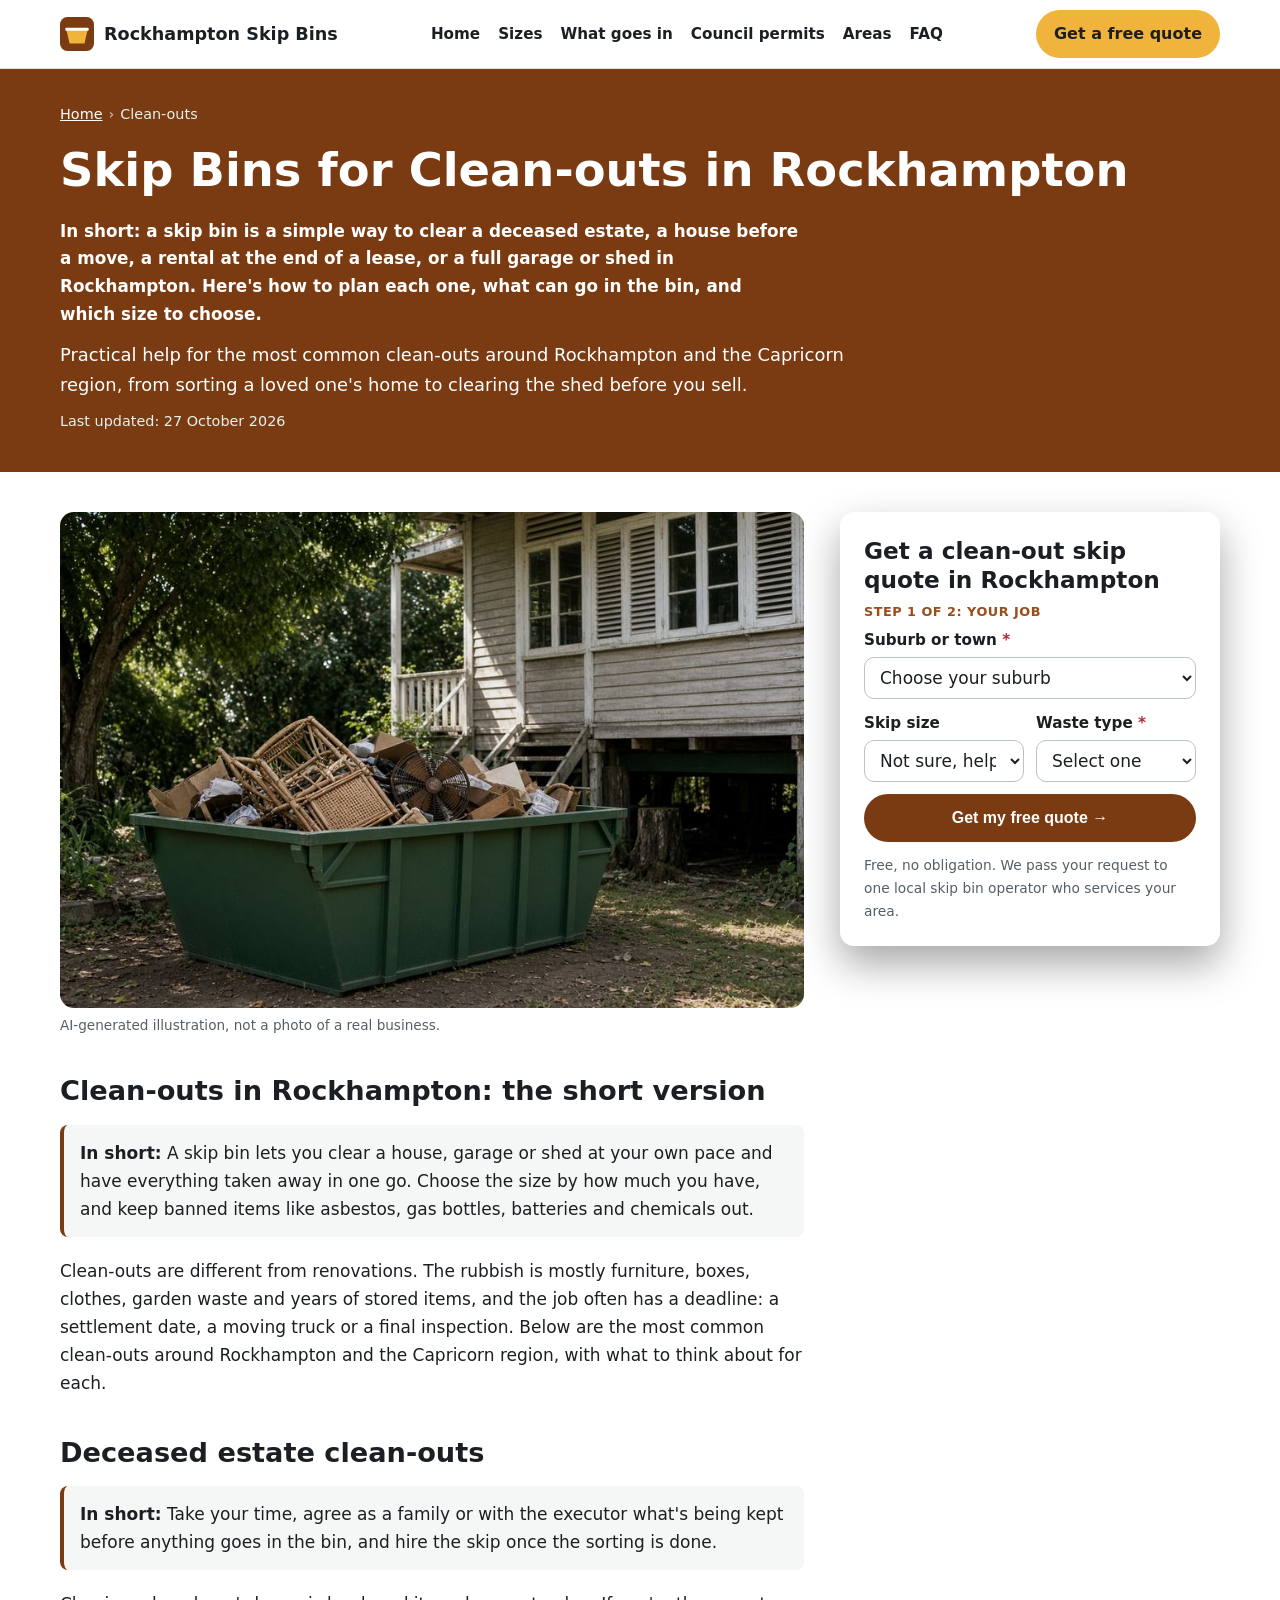
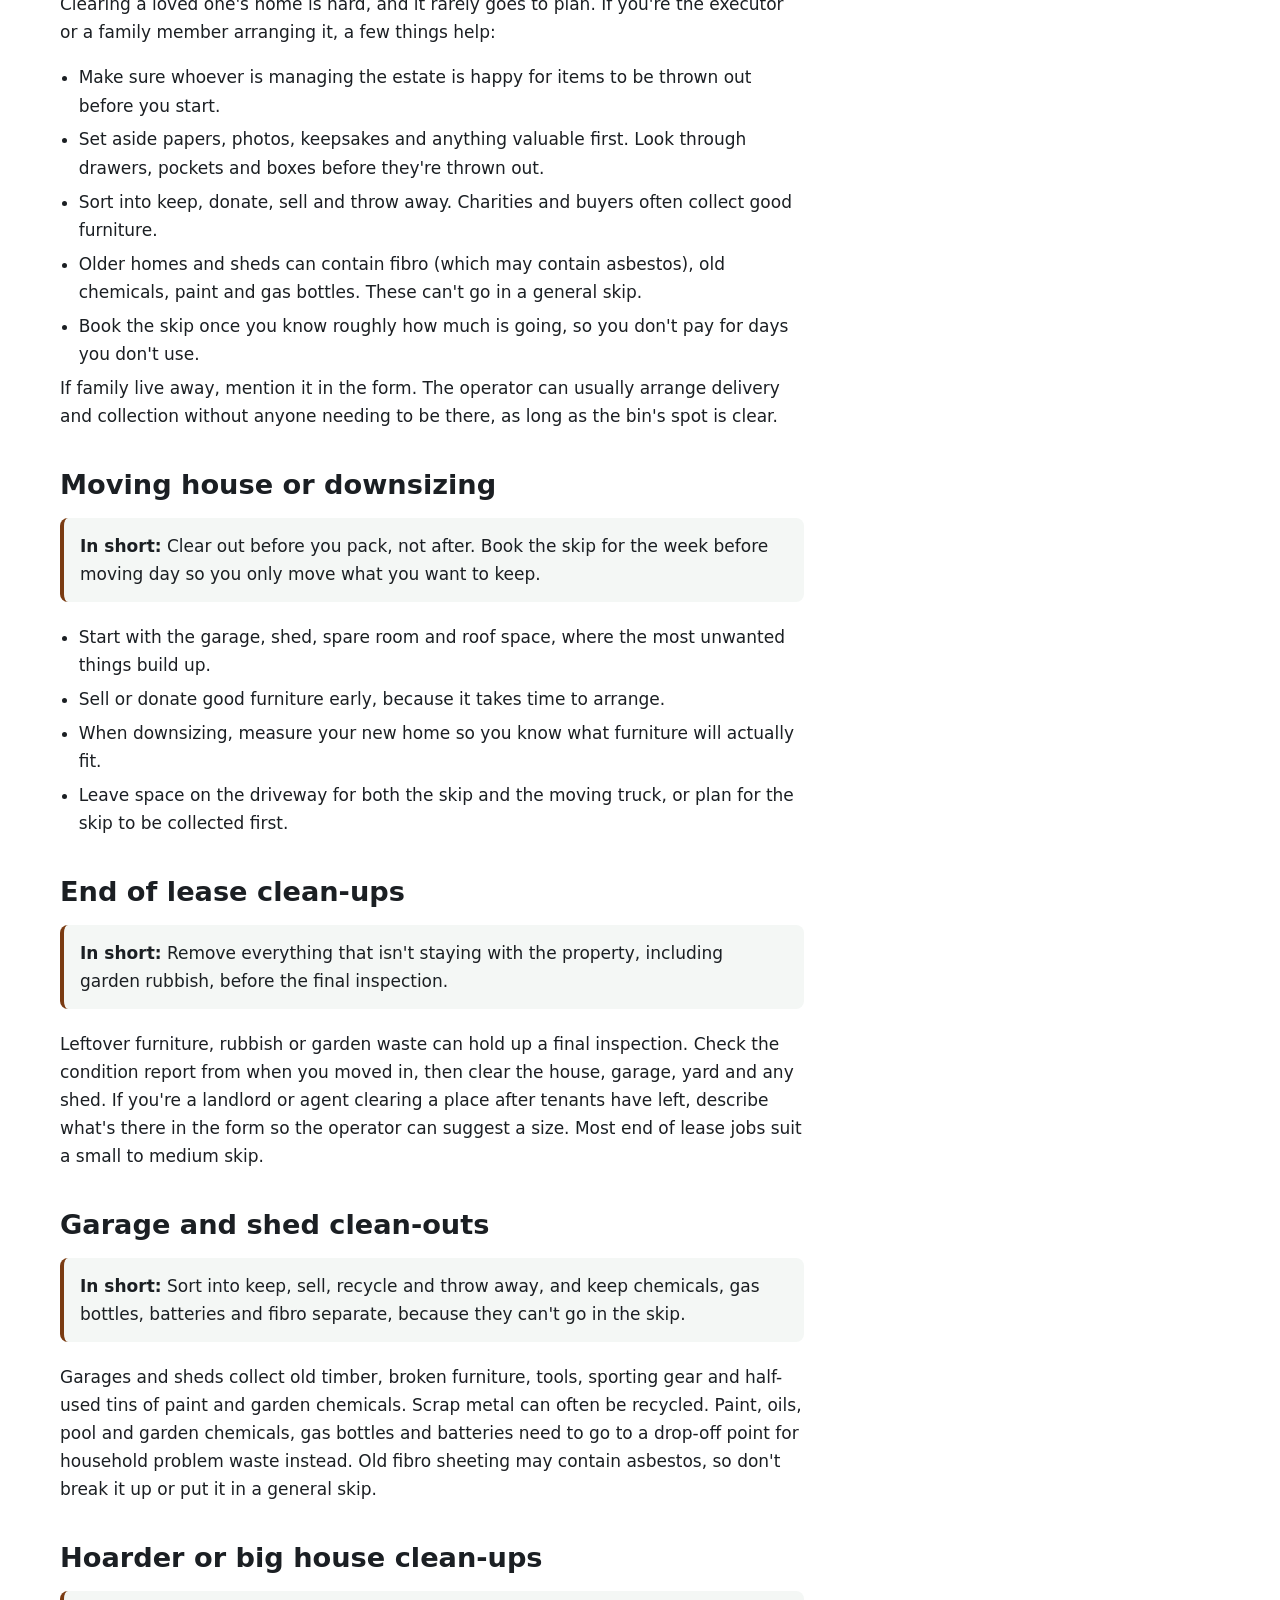
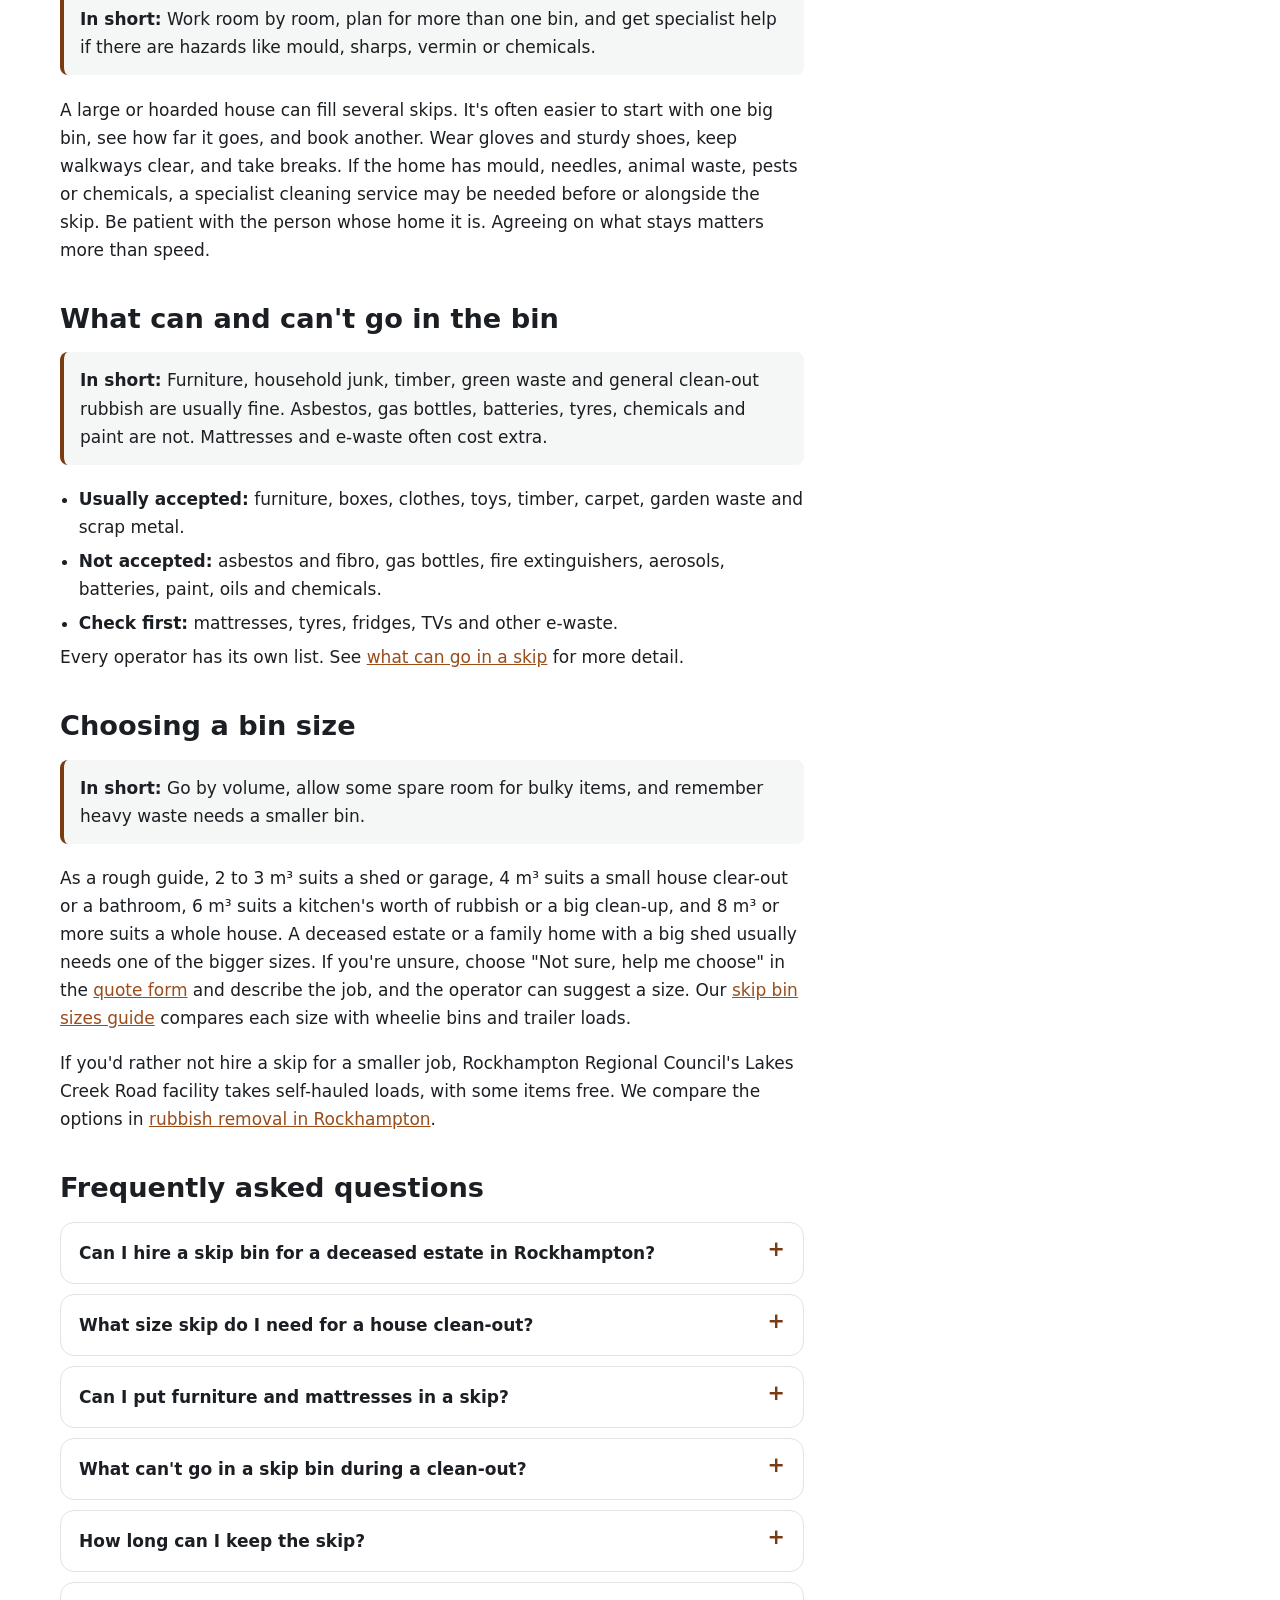
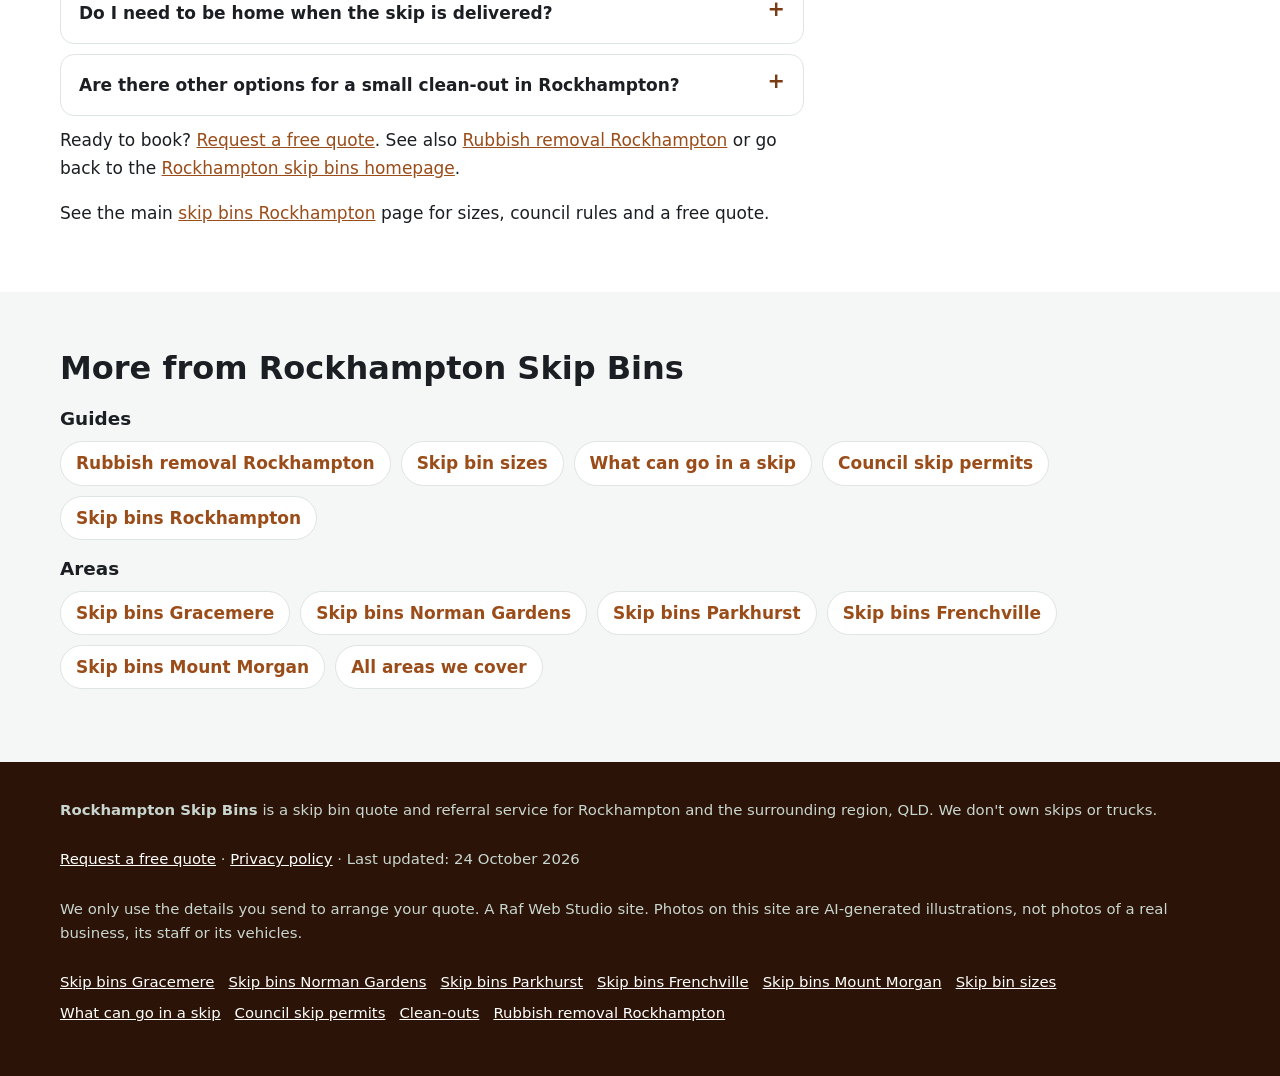
==== commit a858c03b: "SEO batch 5: keyword link to homepage on every subpage, sitemap lastmod refresh" ====
--- a/clean-outs/index.html
+++ b/clean-outs/index.html
@@ -205,6 +205,7 @@
 <details><summary>Can I hire a skip bin for a deceased estate in Rockhampton?</summary><p>Yes. A skip is a common way to clear a deceased estate. Agree with the executor or family what&#x27;s being kept before anything goes in, and tell the operator if no one will be at the property for delivery or collection.</p></details><details><summary>What size skip do I need for a house clean-out?</summary><p>As a rough guide, 2 to 3 m³ suits a shed or garage, 4 m³ suits a small house clear-out or a bathroom, 6 m³ suits a kitchen&#x27;s worth of rubbish or a big clean-up, and 8 m³ or more suits a whole house. A deceased estate or a family home with a big shed usually needs one of the bigger sizes.</p></details><details><summary>Can I put furniture and mattresses in a skip?</summary><p>Furniture is usually fine. Many operators accept mattresses for an extra fee, and some don&#x27;t take them. List them in the quote form so the operator can confirm.</p></details><details><summary>What can&#x27;t go in a skip bin during a clean-out?</summary><p>Asbestos and fibro, gas bottles, fire extinguishers, aerosols, batteries, tyres, paint, oils and chemicals. Fridges, TVs and other e-waste may be refused or cost extra.</p></details><details><summary>How long can I keep the skip?</summary><p>Hire periods differ between operators. Most include a set number of days and charge for extra days. Tell the operator your dates when you request a quote.</p></details><details><summary>Do I need to be home when the skip is delivered?</summary><p>Usually not, as long as the spot for the bin is clear and the operator knows exactly where to put it. Add delivery notes in the form.</p></details><details><summary>Are there other options for a small clean-out in Rockhampton?</summary><p>For a load or two, taking it to the Lakes Creek Road Waste Management Facility yourself may be enough, and some items are free for domestic customers. Our rubbish removal guide compares the options.</p></details>
 <p>Ready to book? <a href="#quote">Request a free quote</a>. See also <a href="/rubbish-removal-rockhampton/">Rubbish removal Rockhampton</a> or go back to the <a href="/">Rockhampton skip bins homepage</a>.</p>
 
+<p class="home-link">See the main <a href="/">skip bins Rockhampton</a> page for sizes, council rules and a free quote.</p>
   </article>
   <aside class="page-aside">
     <div class="hero-form-card" id="quote">
@@ -248,7 +249,7 @@
   <div class="wrap">
     <h2 id="more-h">More from Rockhampton Skip Bins</h2>
     <h3>Guides</h3>
-    <ul class="link-list"><li><a href="/rubbish-removal-rockhampton/">Rubbish removal Rockhampton</a></li><li><a href="/skip-bin-sizes/">Skip bin sizes</a></li><li><a href="/what-can-go-in-a-skip/">What can go in a skip</a></li><li><a href="/skip-bin-council-permit/">Council skip permits</a></li><li><a href="/">Home</a></li></ul>
+    <ul class="link-list"><li><a href="/rubbish-removal-rockhampton/">Rubbish removal Rockhampton</a></li><li><a href="/skip-bin-sizes/">Skip bin sizes</a></li><li><a href="/what-can-go-in-a-skip/">What can go in a skip</a></li><li><a href="/skip-bin-council-permit/">Council skip permits</a></li><li><a href="/">Skip bins Rockhampton</a></li></ul>
     <h3>Areas</h3>
     <ul class="link-list"><li><a href="/skip-bins-gracemere/">Skip bins Gracemere</a></li><li><a href="/skip-bins-norman-gardens/">Skip bins Norman Gardens</a></li><li><a href="/skip-bins-parkhurst/">Skip bins Parkhurst</a></li><li><a href="/skip-bins-frenchville/">Skip bins Frenchville</a></li><li><a href="/skip-bins-mount-morgan/">Skip bins Mount Morgan</a></li><li><a href="/#areas">All areas we cover</a></li></ul>
   </div>
